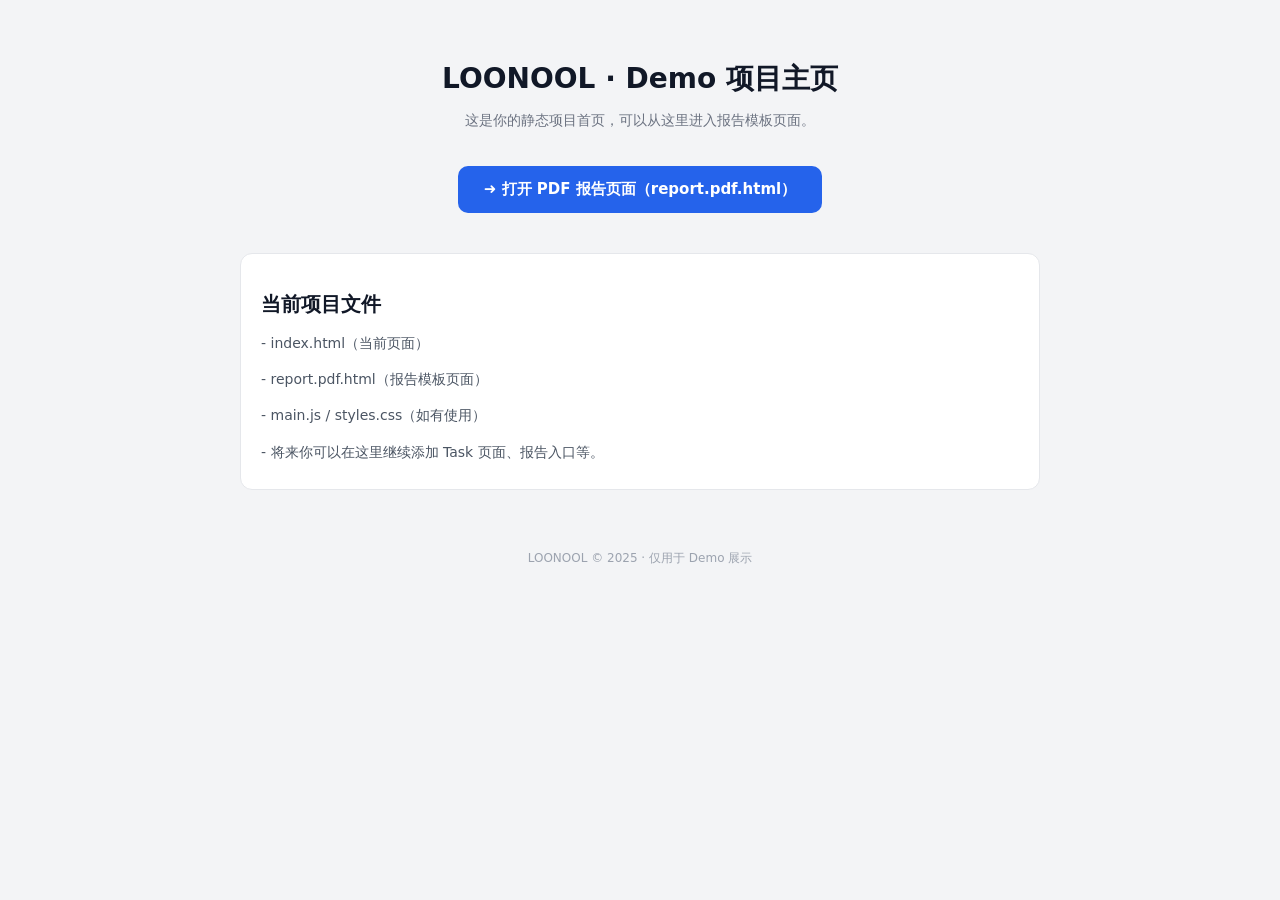
==== index.html @ 20ee8e7a "Update index.html" ====
<!DOCTYPE html>
<html lang="zh-CN">
<head>
  <meta charset="UTF-8" />
  <title>LOONOOL · Demo 主页</title>
  <meta name="viewport" content="width=device-width, initial-scale=1" />

  <style>
    body {
      margin: 0;
      padding: 0;
      font-family: -apple-system, BlinkMacSystemFont, "PingFang SC",
        "Microsoft YaHei", system-ui, sans-serif;
      background: #f3f4f6;
      color: #111827;
    }

    .container {
      max-width: 800px;
      margin: 60px auto;
      padding: 0 20px;
      text-align: center;
    }

    h1 {
      font-size: 28px;
      font-weight: 700;
      margin-bottom: 12px;
    }

    p.desc {
      font-size: 14px;
      color: #6b7280;
      margin-bottom: 36px;
    }

    .button {
      display: inline-block;
      padding: 14px 26px;
      background: #2563eb;
      color: #fff;
      border-radius: 10px;
      text-decoration: none;
      font-size: 15px;
      font-weight: 600;
      transition: all 0.2s ease;
    }

    .button:hover {
      background: #1d4ed8;
    }

    .card {
      margin-top: 40px;
      border: 1px solid #e5e7eb;
      padding: 20px;
      border-radius: 12px;
      background: white;
      text-align: left;
    }

    .card h2 {
      font-size: 20px;
      margin-bottom: 10px;
    }

    .card p {
      font-size: 14px;
      color: #4b5563;
      line-height: 1.6;
      margin-bottom: 6px;
    }

    footer {
      margin-top: 60px;
      font-size: 12px;
      color: #9ca3af;
    }
  </style>
</head>

<body>
  <div class="container">
    <h1>LOONOOL · Demo 项目主页</h1>
    <p class="desc">这是你的静态项目首页，可以从这里进入报告模板页面。</p>

    <!-- 跳转按钮 -->
    <a class="button" href="report.pdf.html" target="_blank">
      ➜ 打开 PDF 报告页面（report.pdf.html）
    </a>

    <!-- 可选：预览信息卡片 -->
    <div class="card">
      <h2>当前项目文件</h2>
      <p>- index.html（当前页面）</p>
      <p>- report.pdf.html（报告模板页面）</p>
      <p>- main.js / styles.css（如有使用）</p>
      <p>- 将来你可以在这里继续添加 Task 页面、报告入口等。</p>
    </div>

    <footer>
      LOONOOL © 2025 · 仅用于 Demo 展示
    </footer>
  </div>
</body>
</html>
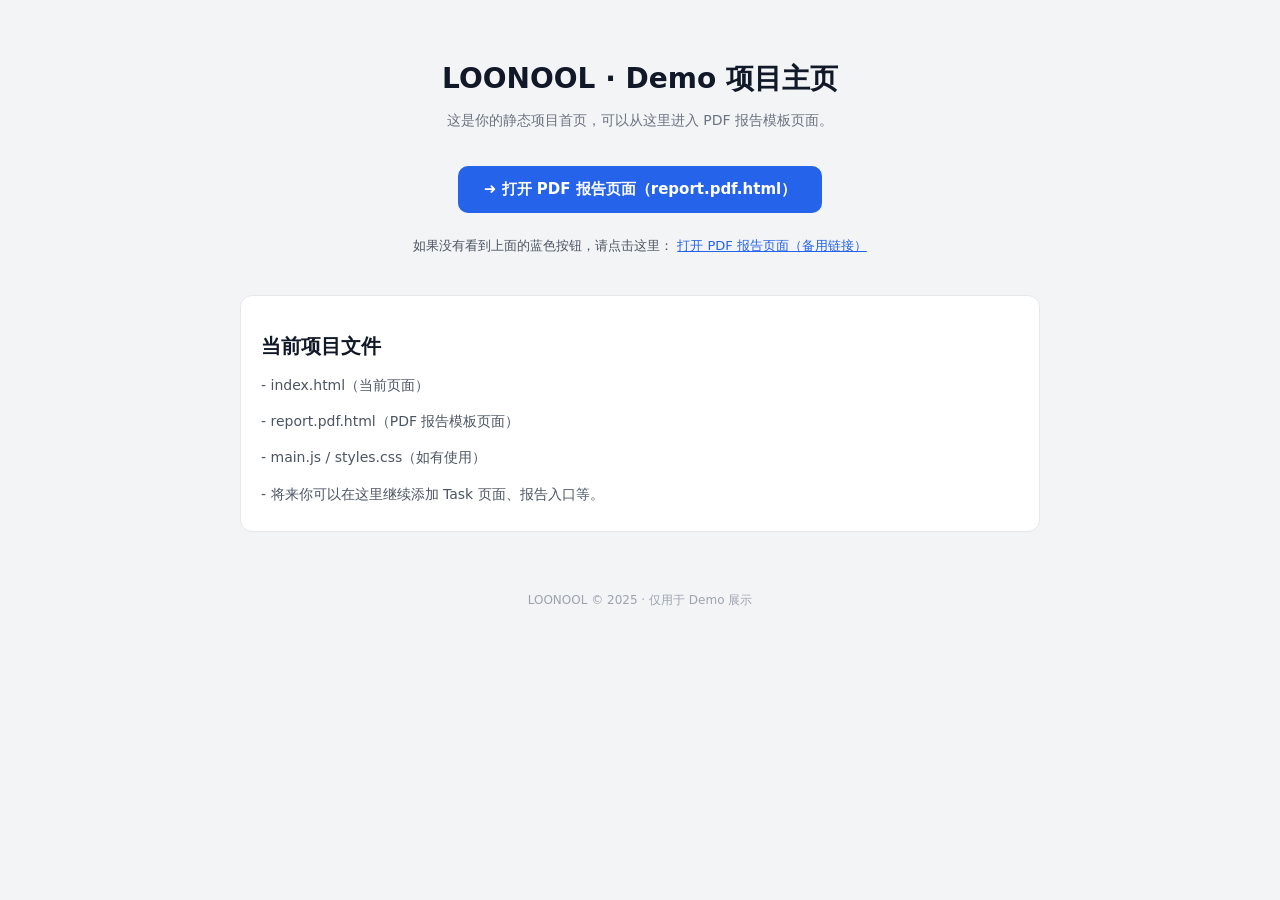
==== commit 62d68d80: "Update index.html" ====
--- a/index.html
+++ b/index.html
@@ -44,6 +44,7 @@
       font-size: 15px;
       font-weight: 600;
       transition: all 0.2s ease;
+      margin-bottom: 16px;
     }
 
     .button:hover {
@@ -82,18 +83,31 @@
 <body>
   <div class="container">
     <h1>LOONOOL · Demo 项目主页</h1>
-    <p class="desc">这是你的静态项目首页，可以从这里进入报告模板页面。</p>
+    <p class="desc">这是你的静态项目首页，可以从这里进入 PDF 报告模板页面。</p>
 
-    <!-- 跳转按钮 -->
-    <a class="button" href="report.pdf.html" target="_blank">
+    <!-- 蓝色大按钮（内联一样写一遍，防止被外部样式覆盖） -->
+    <a
+      href="report.pdf.html"
+      target="_blank"
+      class="button"
+      style="display:inline-block;background:#2563eb;color:#fff;border-radius:10px;
+             padding:14px 26px;text-decoration:none;font-size:15px;font-weight:600;"
+    >
       ➜ 打开 PDF 报告页面（report.pdf.html）
     </a>
 
-    <!-- 可选：预览信息卡片 -->
+    <!-- 备用纯文字链接：即使样式失效，也能看到 -->
+    <p style="margin-top:8px;font-size:13px;color:#4b5563;">
+      如果没有看到上面的蓝色按钮，请点击这里：
+      <a href="report.pdf.html" target="_blank" style="color:#2563eb;">
+        打开 PDF 报告页面（备用链接）
+      </a>
+    </p>
+
     <div class="card">
       <h2>当前项目文件</h2>
       <p>- index.html（当前页面）</p>
-      <p>- report.pdf.html（报告模板页面）</p>
+      <p>- report.pdf.html（PDF 报告模板页面）</p>
       <p>- main.js / styles.css（如有使用）</p>
       <p>- 将来你可以在这里继续添加 Task 页面、报告入口等。</p>
     </div>
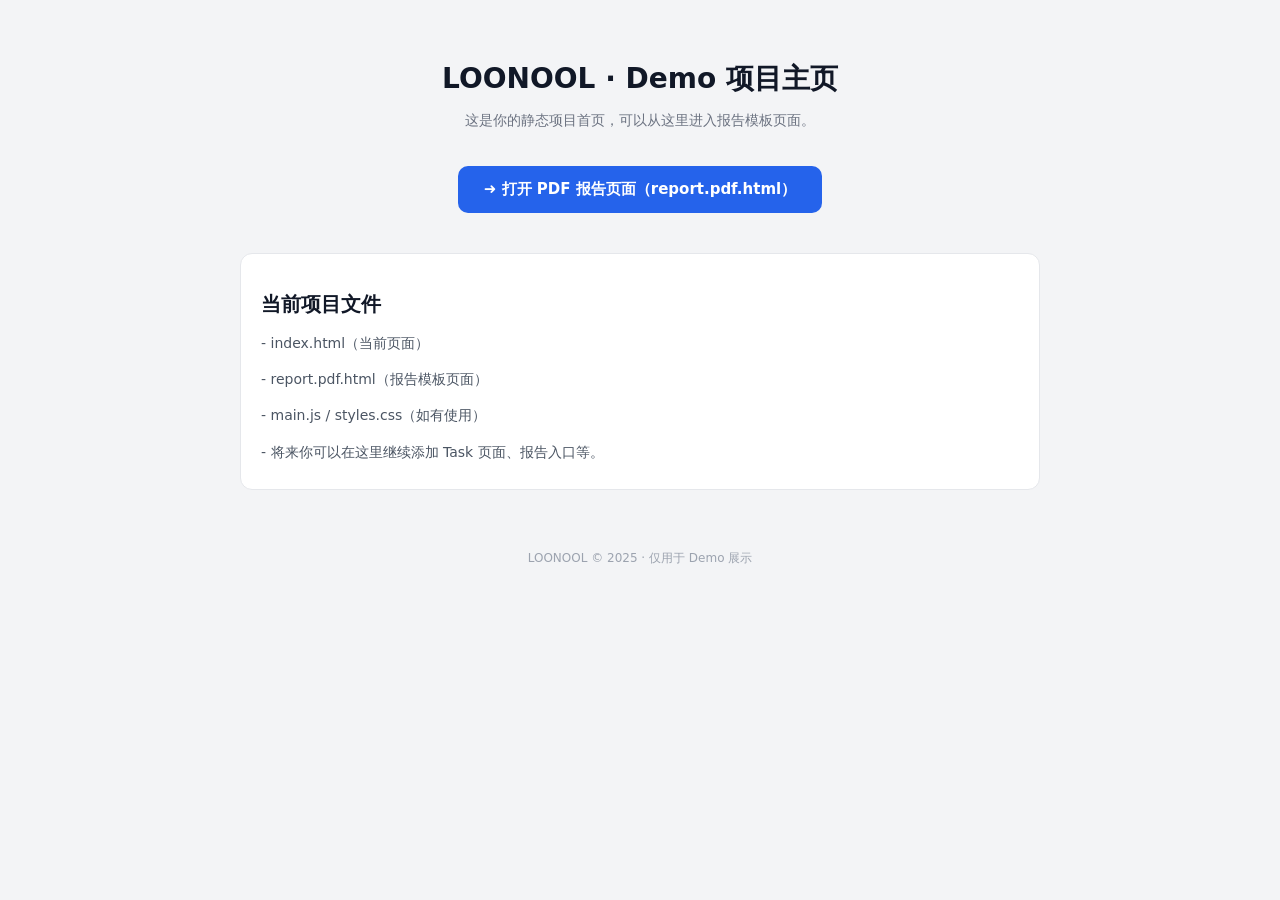
==== commit e115c92c: "Update index.html" ====
--- a/index.html
+++ b/index.html
@@ -44,7 +44,6 @@
       font-size: 15px;
       font-weight: 600;
       transition: all 0.2s ease;
-      margin-bottom: 16px;
     }
 
     .button:hover {
@@ -83,31 +82,18 @@
 <body>
   <div class="container">
     <h1>LOONOOL · Demo 项目主页</h1>
-    <p class="desc">这是你的静态项目首页，可以从这里进入 PDF 报告模板页面。</p>
+    <p class="desc">这是你的静态项目首页，可以从这里进入报告模板页面。</p>
 
-    <!-- 蓝色大按钮（内联一样写一遍，防止被外部样式覆盖） -->
-    <a
-      href="report.pdf.html"
-      target="_blank"
-      class="button"
-      style="display:inline-block;background:#2563eb;color:#fff;border-radius:10px;
-             padding:14px 26px;text-decoration:none;font-size:15px;font-weight:600;"
-    >
+    <!-- 跳转按钮 -->
+    <a class="button" href="report.pdf.html" target="_blank">
       ➜ 打开 PDF 报告页面（report.pdf.html）
     </a>
 
-    <!-- 备用纯文字链接：即使样式失效，也能看到 -->
-    <p style="margin-top:8px;font-size:13px;color:#4b5563;">
-      如果没有看到上面的蓝色按钮，请点击这里：
-      <a href="report.pdf.html" target="_blank" style="color:#2563eb;">
-        打开 PDF 报告页面（备用链接）
-      </a>
-    </p>
-
+    <!-- 可选：预览信息卡片 -->
     <div class="card">
       <h2>当前项目文件</h2>
       <p>- index.html（当前页面）</p>
-      <p>- report.pdf.html（PDF 报告模板页面）</p>
+      <p>- report.pdf.html（报告模板页面）</p>
       <p>- main.js / styles.css（如有使用）</p>
       <p>- 将来你可以在这里继续添加 Task 页面、报告入口等。</p>
     </div>
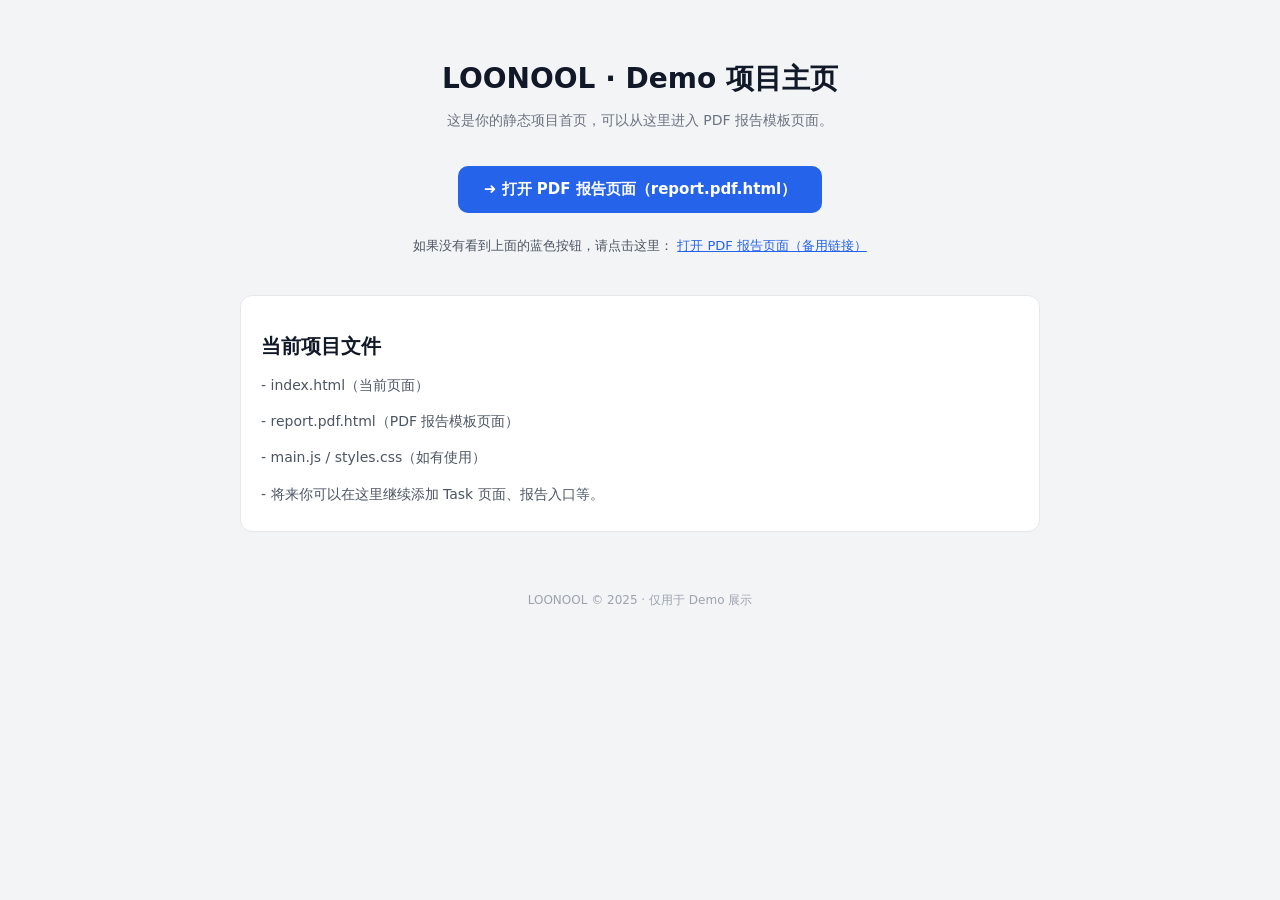
==== commit 392b89d4: "Update index.html" ====
--- a/index.html
+++ b/index.html
@@ -44,6 +44,7 @@
       font-size: 15px;
       font-weight: 600;
       transition: all 0.2s ease;
+      margin-bottom: 16px;
     }
 
     .button:hover {
@@ -82,18 +83,31 @@
 <body>
   <div class="container">
     <h1>LOONOOL · Demo 项目主页</h1>
-    <p class="desc">这是你的静态项目首页，可以从这里进入报告模板页面。</p>
+    <p class="desc">这是你的静态项目首页，可以从这里进入 PDF 报告模板页面。</p>
 
-    <!-- 跳转按钮 -->
-    <a class="button" href="report.pdf.html" target="_blank">
+    <!-- 蓝色大按钮（内联一样写一遍，防止被外部样式覆盖） -->
+    <a
+      href="report.pdf.html"
+      target="_blank"
+      class="button"
+      style="display:inline-block;background:#2563eb;color:#fff;border-radius:10px;
+             padding:14px 26px;text-decoration:none;font-size:15px;font-weight:600;"
+    >
       ➜ 打开 PDF 报告页面（report.pdf.html）
     </a>
 
-    <!-- 可选：预览信息卡片 -->
+    <!-- 备用纯文字链接：即使样式失效，也能看到 -->
+    <p style="margin-top:8px;font-size:13px;color:#4b5563;">
+      如果没有看到上面的蓝色按钮，请点击这里：
+      <a href="report.pdf.html" target="_blank" style="color:#2563eb;">
+        打开 PDF 报告页面（备用链接）
+      </a>
+    </p>
+
     <div class="card">
       <h2>当前项目文件</h2>
       <p>- index.html（当前页面）</p>
-      <p>- report.pdf.html（报告模板页面）</p>
+      <p>- report.pdf.html（PDF 报告模板页面）</p>
       <p>- main.js / styles.css（如有使用）</p>
       <p>- 将来你可以在这里继续添加 Task 页面、报告入口等。</p>
     </div>
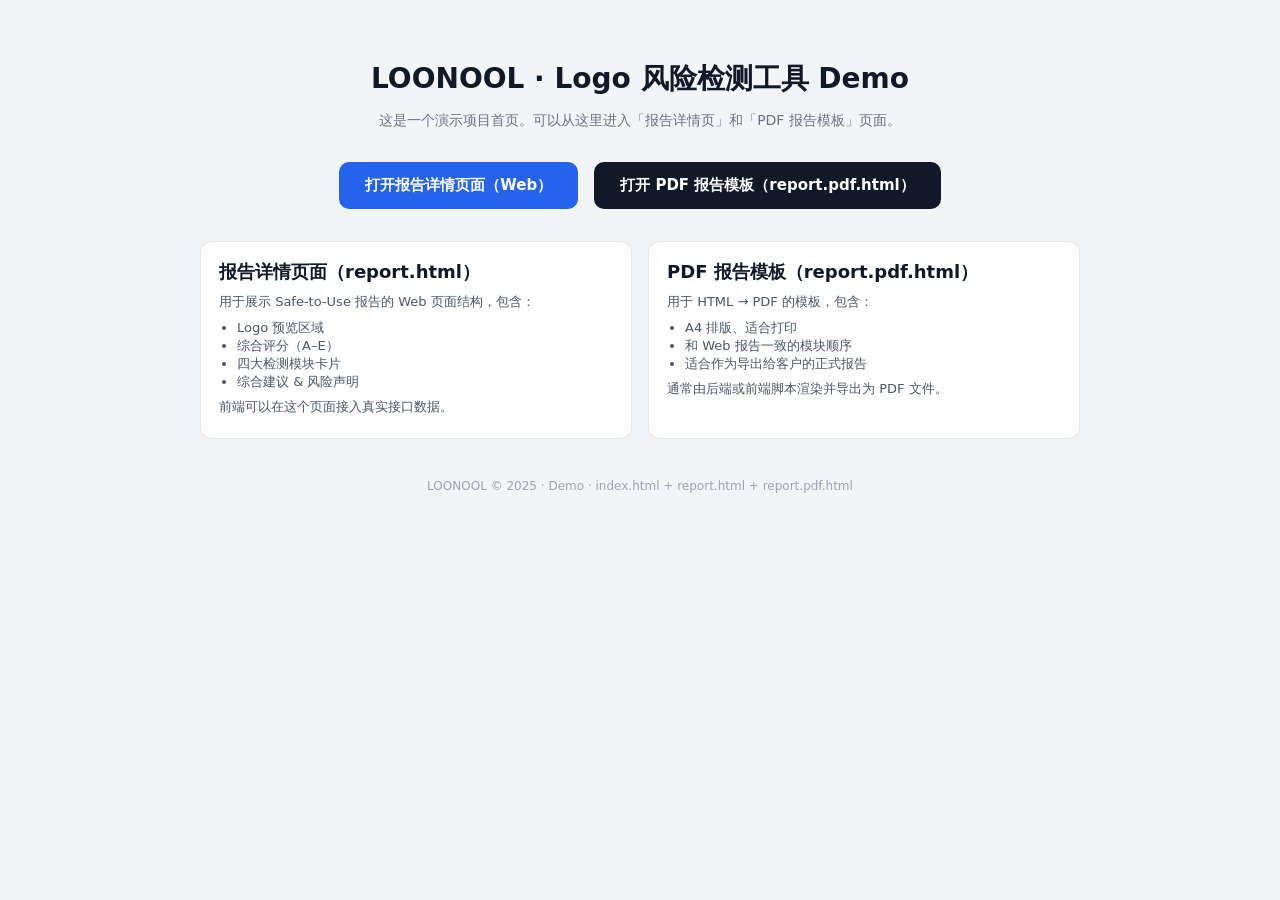
==== commit e0b3705d: "Update index.html" ====
--- a/index.html
+++ b/index.html
@@ -2,7 +2,7 @@
 <html lang="zh-CN">
 <head>
   <meta charset="UTF-8" />
-  <title>LOONOOL · Demo 主页</title>
+  <title>LOONOOL · Logo 风险检测工具 Demo</title>
   <meta name="viewport" content="width=device-width, initial-scale=1" />
 
   <style>
@@ -16,22 +16,31 @@
     }
 
     .container {
-      max-width: 800px;
+      max-width: 880px;
       margin: 60px auto;
       padding: 0 20px;
-      text-align: center;
     }
 
     h1 {
       font-size: 28px;
       font-weight: 700;
-      margin-bottom: 12px;
+      margin-bottom: 8px;
+      text-align: center;
     }
 
     p.desc {
       font-size: 14px;
       color: #6b7280;
-      margin-bottom: 36px;
+      margin-bottom: 32px;
+      text-align: center;
+    }
+
+    .button-row {
+      display: flex;
+      flex-wrap: wrap;
+      justify-content: center;
+      gap: 16px;
+      margin-bottom: 32px;
     }
 
     .button {
@@ -44,76 +53,112 @@
       font-size: 15px;
       font-weight: 600;
       transition: all 0.2s ease;
-      margin-bottom: 16px;
+    }
+
+    .button.secondary {
+      background: #111827;
     }
 
     .button:hover {
-      background: #1d4ed8;
+      opacity: 0.92;
+    }
+
+    .grid {
+      display: grid;
+      grid-template-columns: minmax(0, 1.1fr) minmax(0, 1.1fr);
+      gap: 16px;
     }
 
     .card {
-      margin-top: 40px;
       border: 1px solid #e5e7eb;
-      padding: 20px;
+      padding: 18px 18px 16px;
       border-radius: 12px;
       background: white;
-      text-align: left;
+      font-size: 14px;
     }
 
     .card h2 {
-      font-size: 20px;
-      margin-bottom: 10px;
+      font-size: 18px;
+      margin: 0 0 8px;
     }
 
     .card p {
-      font-size: 14px;
+      font-size: 13px;
       color: #4b5563;
       line-height: 1.6;
-      margin-bottom: 6px;
+      margin: 4px 0;
+    }
+
+    ul {
+      padding-left: 18px;
+      margin: 6px 0;
+      font-size: 13px;
+      color: #4b5563;
     }
 
     footer {
-      margin-top: 60px;
+      margin-top: 40px;
       font-size: 12px;
       color: #9ca3af;
+      text-align: center;
+    }
+
+    @media (max-width: 800px) {
+      .grid {
+        grid-template-columns: minmax(0, 1fr);
+      }
     }
   </style>
 </head>
 
 <body>
   <div class="container">
-    <h1>LOONOOL · Demo 项目主页</h1>
-    <p class="desc">这是你的静态项目首页，可以从这里进入 PDF 报告模板页面。</p>
-
-    <!-- 蓝色大按钮（内联一样写一遍，防止被外部样式覆盖） -->
-    <a
-      href="report.pdf.html"
-      target="_blank"
-      class="button"
-      style="display:inline-block;background:#2563eb;color:#fff;border-radius:10px;
-             padding:14px 26px;text-decoration:none;font-size:15px;font-weight:600;"
-    >
-      ➜ 打开 PDF 报告页面（report.pdf.html）
-    </a>
-
-    <!-- 备用纯文字链接：即使样式失效，也能看到 -->
-    <p style="margin-top:8px;font-size:13px;color:#4b5563;">
-      如果没有看到上面的蓝色按钮，请点击这里：
-      <a href="report.pdf.html" target="_blank" style="color:#2563eb;">
-        打开 PDF 报告页面（备用链接）
-      </a>
+    <h1>LOONOOL · Logo 风险检测工具 Demo</h1>
+    <p class="desc">
+      这是一个演示项目首页。可以从这里进入「报告详情页」和「PDF 报告模板」页面。
     </p>
 
-    <div class="card">
-      <h2>当前项目文件</h2>
-      <p>- index.html（当前页面）</p>
-      <p>- report.pdf.html（PDF 报告模板页面）</p>
-      <p>- main.js / styles.css（如有使用）</p>
-      <p>- 将来你可以在这里继续添加 Task 页面、报告入口等。</p>
+    <!-- 按钮区：报告详情 + PDF 模板 -->
+    <div class="button-row">
+      <!-- 报告详情页（report.html） -->
+      <a class="button" href="report.html">
+        打开报告详情页面（Web）
+      </a>
+
+      <!-- PDF 模板页（report.pdf.html） -->
+      <a class="button secondary" href="report.pdf.html" target="_blank">
+        打开 PDF 报告模板（report.pdf.html）
+      </a>
+    </div>
+
+    <!-- 两个说明卡片 -->
+    <div class="grid">
+      <div class="card">
+        <h2>报告详情页面（report.html）</h2>
+        <p>用于展示 Safe-to-Use 报告的 Web 页面结构，包含：</p>
+        <ul>
+          <li>Logo 预览区域</li>
+          <li>综合评分（A–E）</li>
+          <li>四大检测模块卡片</li>
+          <li>综合建议 & 风险声明</li>
+        </ul>
+        <p>前端可以在这个页面接入真实接口数据。</p>
+      </div>
+
+      <div class="card">
+        <h2>PDF 报告模板（report.pdf.html）</h2>
+        <p>用于 HTML → PDF 的模板，包含：</p>
+        <ul>
+          <li>A4 排版、适合打印</li>
+          <li>和 Web 报告一致的模块顺序</li>
+          <li>适合作为导出给客户的正式报告</li>
+        </ul>
+        <p>通常由后端或前端脚本渲染并导出为 PDF 文件。</p>
+      </div>
     </div>
 
     <footer>
-      LOONOOL © 2025 · 仅用于 Demo 展示
+      LOONOOL © 2025 · Demo · index.html + report.html + report.pdf.html
     </footer>
   </div>
 </body>
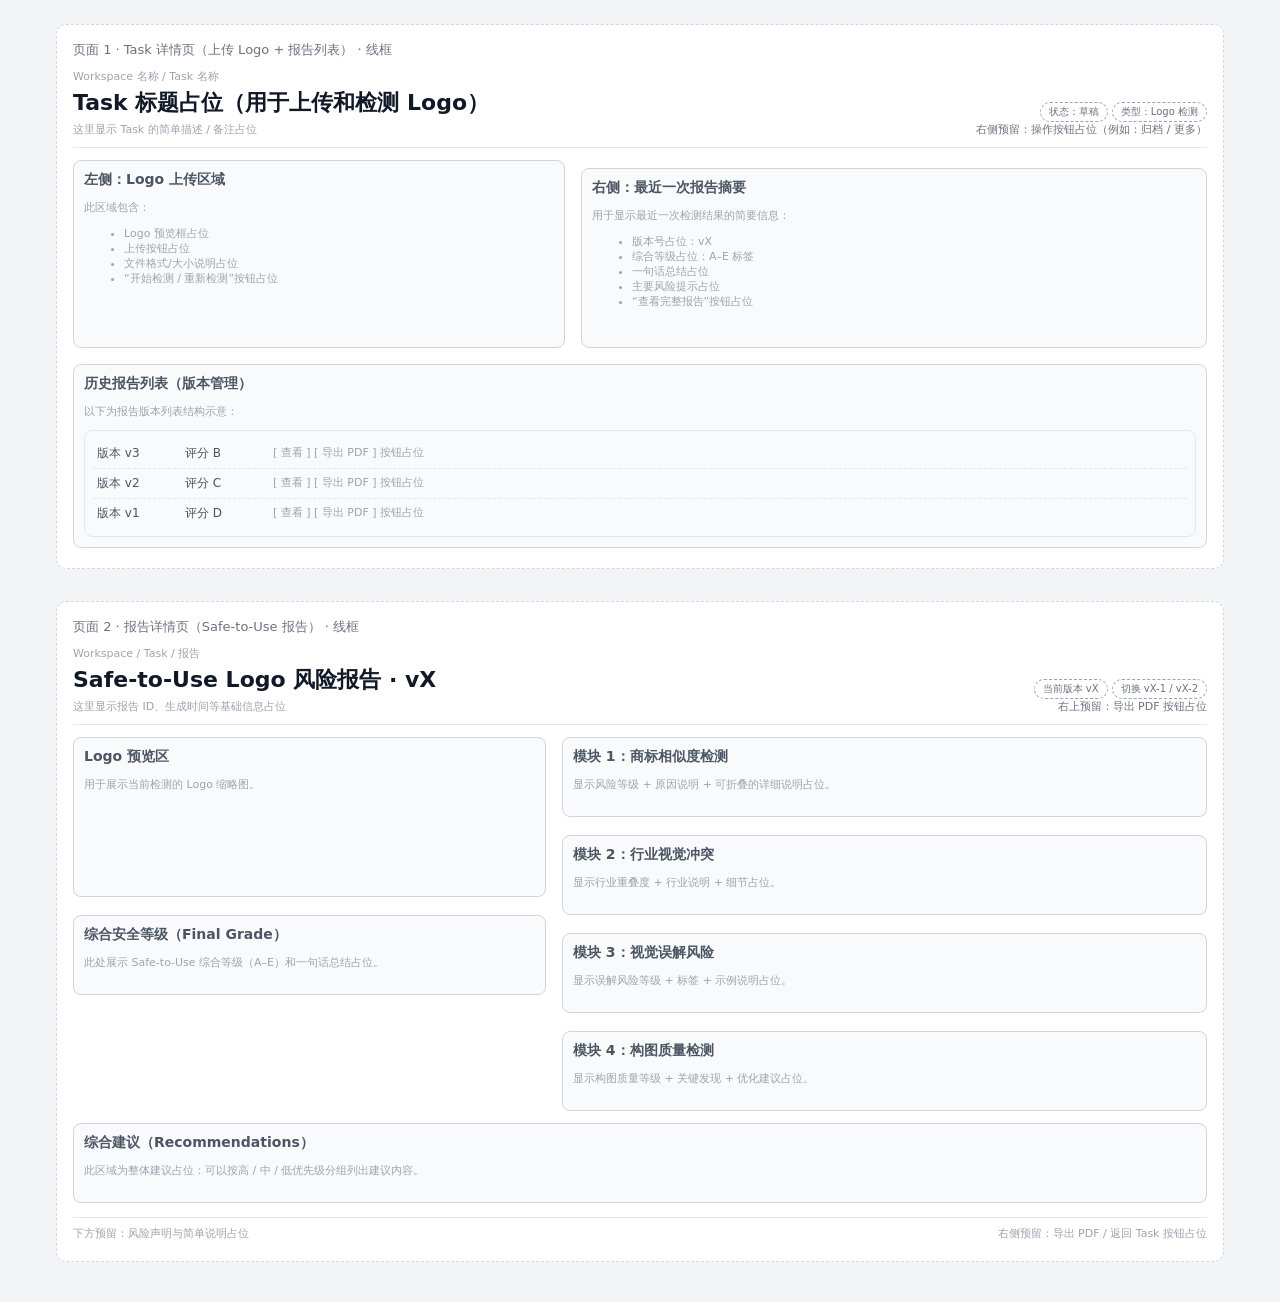
==== commit 23ea8bc1: "Update index.html" ====
--- a/index.html
+++ b/index.html
@@ -2,164 +2,315 @@
 <html lang="zh-CN">
 <head>
   <meta charset="UTF-8" />
-  <title>LOONOOL · Logo 风险检测工具 Demo</title>
+  <title>Logo 风险检测工具 · UI 线框图</title>
   <meta name="viewport" content="width=device-width, initial-scale=1" />
-
   <style>
+    /* 基础 */
+    * { box-sizing: border-box; }
     body {
       margin: 0;
-      padding: 0;
       font-family: -apple-system, BlinkMacSystemFont, "PingFang SC",
         "Microsoft YaHei", system-ui, sans-serif;
       background: #f3f4f6;
       color: #111827;
     }
-
-    .container {
-      max-width: 880px;
-      margin: 60px auto;
-      padding: 0 20px;
-    }
-
-    h1 {
-      font-size: 28px;
-      font-weight: 700;
-      margin-bottom: 8px;
-      text-align: center;
-    }
-
-    p.desc {
-      font-size: 14px;
+    .page {
+      max-width: 1200px;
+      margin: 24px auto 40px;
+      padding: 0 16px;
+    }
+    h1, h2, h3 {
+      margin: 0;
+      font-weight: 600;
+    }
+    h1 { font-size: 22px; }
+    h2 { font-size: 18px; margin-bottom: 6px; }
+    h3 { font-size: 14px; margin-bottom: 4px; }
+
+    /* 线框容器 */
+    .wireframe-section {
+      margin-bottom: 32px;
+      border: 1px dashed #cbd5f5;
+      border-radius: 10px;
+      background: #ffffff;
+      padding: 16px 16px 20px;
+    }
+    .wireframe-label {
+      font-size: 13px;
       color: #6b7280;
-      margin-bottom: 32px;
-      text-align: center;
-    }
-
-    .button-row {
+      margin-bottom: 10px;
+    }
+
+    .box {
+      border: 1px solid #d1d5db;
+      border-radius: 8px;
+      padding: 10px;
+      background: #f9fafb;
+      font-size: 12px;
+      color: #4b5563;
+    }
+    .box + .box { margin-top: 8px; }
+
+    .muted {
+      color: #9ca3af;
+      font-size: 11px;
+    }
+
+    /* Task 页面布局 */
+    .task-header {
+      border-bottom: 1px solid #e5e7eb;
+      padding-bottom: 10px;
+      margin-bottom: 12px;
       display: flex;
-      flex-wrap: wrap;
-      justify-content: center;
+      justify-content: space-between;
+      align-items: flex-end;
+      gap: 12px;
+    }
+    .task-header-left {
+      display: flex;
+      flex-direction: column;
+      gap: 4px;
+    }
+    .breadcrumb {
+      font-size: 11px;
+      color: #9ca3af;
+    }
+    .task-header-right {
+      font-size: 11px;
+      color: #6b7280;
+      text-align: right;
+    }
+    .pill {
+      display: inline-block;
+      border-radius: 999px;
+      border: 1px dashed #9ca3af;
+      padding: 2px 8px;
+      font-size: 10px;
+      margin-left: 4px;
+    }
+
+    .task-main-grid {
+      display: grid;
+      grid-template-columns: minmax(0, 1.1fr) minmax(0, 1.4fr);
       gap: 16px;
-      margin-bottom: 32px;
-    }
-
-    .button {
-      display: inline-block;
-      padding: 14px 26px;
-      background: #2563eb;
-      color: #fff;
-      border-radius: 10px;
-      text-decoration: none;
-      font-size: 15px;
-      font-weight: 600;
-      transition: all 0.2s ease;
-    }
-
-    .button.secondary {
-      background: #111827;
-    }
-
-    .button:hover {
-      opacity: 0.92;
-    }
-
-    .grid {
+      margin-bottom: 16px;
+    }
+
+    .logo-upload-area {
+      min-height: 180px;
+    }
+    .recent-report-area {
+      min-height: 180px;
+    }
+
+    .history-table {
+      margin-top: 8px;
+      border-radius: 8px;
+      border: 1px solid #e5e7eb;
+      padding: 8px;
+      background: #f9fafb;
+      font-size: 12px;
+    }
+    .history-row {
       display: grid;
-      grid-template-columns: minmax(0, 1.1fr) minmax(0, 1.1fr);
+      grid-template-columns: 80px 80px 1fr;
+      gap: 8px;
+      padding: 6px 4px;
+      border-bottom: 1px dashed #e5e7eb;
+    }
+    .history-row:last-child {
+      border-bottom: none;
+    }
+
+    /* 报告详情页布局 */
+    .report-grid {
+      display: grid;
+      grid-template-columns: minmax(0, 1.1fr) minmax(0, 1.5fr);
       gap: 16px;
-    }
-
-    .card {
-      border: 1px solid #e5e7eb;
-      padding: 18px 18px 16px;
-      border-radius: 12px;
-      background: white;
-      font-size: 14px;
-    }
-
-    .card h2 {
-      font-size: 18px;
-      margin: 0 0 8px;
-    }
-
-    .card p {
-      font-size: 13px;
-      color: #4b5563;
-      line-height: 1.6;
-      margin: 4px 0;
-    }
-
-    ul {
-      padding-left: 18px;
-      margin: 6px 0;
-      font-size: 13px;
-      color: #4b5563;
-    }
-
-    footer {
-      margin-top: 40px;
-      font-size: 12px;
+      margin-top: 12px;
+    }
+    .report-left, .report-right {
+      display: flex;
+      flex-direction: column;
+      gap: 10px;
+    }
+
+    .logo-preview-box {
+      height: 160px;
+    }
+
+    .grade-box {
+      min-height: 80px;
+    }
+
+    .module-card {
+      min-height: 80px;
+    }
+
+    .recommendation-box {
+      min-height: 80px;
+    }
+
+    .footer-bar {
+      margin-top: 14px;
+      border-top: 1px solid #e5e7eb;
+      padding-top: 8px;
+      font-size: 11px;
+      display: flex;
+      justify-content: space-between;
       color: #9ca3af;
-      text-align: center;
-    }
-
-    @media (max-width: 800px) {
-      .grid {
+    }
+
+    /* 响应式 */
+    @media (max-width: 900px) {
+      .task-main-grid,
+      .report-grid {
         grid-template-columns: minmax(0, 1fr);
       }
     }
   </style>
 </head>
-
 <body>
-  <div class="container">
-    <h1>LOONOOL · Logo 风险检测工具 Demo</h1>
-    <p class="desc">
-      这是一个演示项目首页。可以从这里进入「报告详情页」和「PDF 报告模板」页面。
-    </p>
-
-    <!-- 按钮区：报告详情 + PDF 模板 -->
-    <div class="button-row">
-      <!-- 报告详情页（report.html） -->
-      <a class="button" href="report.html">
-        打开报告详情页面（Web）
-      </a>
-
-      <!-- PDF 模板页（report.pdf.html） -->
-      <a class="button secondary" href="report.pdf.html" target="_blank">
-        打开 PDF 报告模板（report.pdf.html）
-      </a>
-    </div>
-
-    <!-- 两个说明卡片 -->
-    <div class="grid">
-      <div class="card">
-        <h2>报告详情页面（report.html）</h2>
-        <p>用于展示 Safe-to-Use 报告的 Web 页面结构，包含：</p>
-        <ul>
-          <li>Logo 预览区域</li>
-          <li>综合评分（A–E）</li>
-          <li>四大检测模块卡片</li>
-          <li>综合建议 & 风险声明</li>
-        </ul>
-        <p>前端可以在这个页面接入真实接口数据。</p>
-      </div>
-
-      <div class="card">
-        <h2>PDF 报告模板（report.pdf.html）</h2>
-        <p>用于 HTML → PDF 的模板，包含：</p>
-        <ul>
-          <li>A4 排版、适合打印</li>
-          <li>和 Web 报告一致的模块顺序</li>
-          <li>适合作为导出给客户的正式报告</li>
-        </ul>
-        <p>通常由后端或前端脚本渲染并导出为 PDF 文件。</p>
-      </div>
-    </div>
-
-    <footer>
-      LOONOOL © 2025 · Demo · index.html + report.html + report.pdf.html
-    </footer>
+  <div class="page">
+
+    <!-- Task 页面线框 -->
+    <section class="wireframe-section">
+      <div class="wireframe-label">页面 1 · Task 详情页（上传 Logo + 报告列表） · 线框</div>
+
+      <!-- Header -->
+      <div class="task-header">
+        <div class="task-header-left">
+          <div class="breadcrumb">Workspace 名称 / Task 名称</div>
+          <h1>Task 标题占位（用于上传和检测 Logo）</h1>
+          <span class="muted">这里显示 Task 的简单描述 / 备注占位</span>
+        </div>
+        <div class="task-header-right">
+          <div><span class="pill">状态：草稿</span><span class="pill">类型：Logo 检测</span></div>
+          <div>右侧预留：操作按钮占位（例如：归档 / 更多）</div>
+        </div>
+      </div>
+
+      <!-- 主区域：左上传 / 右最近报告 -->
+      <div class="task-main-grid">
+        <!-- 左侧：Logo 上传区域 -->
+        <div class="box logo-upload-area">
+          <h3>左侧：Logo 上传区域</h3>
+          <p class="muted">此区域包含：</p>
+          <ul class="muted">
+            <li>Logo 预览框占位</li>
+            <li>上传按钮占位</li>
+            <li>文件格式/大小说明占位</li>
+            <li>“开始检测 / 重新检测”按钮占位</li>
+          </ul>
+        </div>
+
+        <!-- 右侧：最新报告摘要 -->
+        <div class="box recent-report-area">
+          <h3>右侧：最近一次报告摘要</h3>
+          <p class="muted">用于显示最近一次检测结果的简要信息：</p>
+          <ul class="muted">
+            <li>版本号占位：vX</li>
+            <li>综合等级占位：A–E 标签</li>
+            <li>一句话总结占位</li>
+            <li>主要风险提示占位</li>
+            <li>“查看完整报告”按钮占位</li>
+          </ul>
+        </div>
+      </div>
+
+      <!-- 历史报告列表 -->
+      <div class="box">
+        <h3>历史报告列表（版本管理）</h3>
+        <p class="muted">以下为报告版本列表结构示意：</p>
+        <div class="history-table">
+          <div class="history-row">
+            <div>版本 v3</div>
+            <div>评分 B</div>
+            <div class="muted">[ 查看 ] [ 导出 PDF ] 按钮占位</div>
+          </div>
+          <div class="history-row">
+            <div>版本 v2</div>
+            <div>评分 C</div>
+            <div class="muted">[ 查看 ] [ 导出 PDF ] 按钮占位</div>
+          </div>
+          <div class="history-row">
+            <div>版本 v1</div>
+            <div>评分 D</div>
+            <div class="muted">[ 查看 ] [ 导出 PDF ] 按钮占位</div>
+          </div>
+        </div>
+      </div>
+    </section>
+
+    <!-- 报告详情页线框 -->
+    <section class="wireframe-section">
+      <div class="wireframe-label">页面 2 · 报告详情页（Safe-to-Use 报告） · 线框</div>
+
+      <!-- Header -->
+      <div class="task-header">
+        <div class="task-header-left">
+          <div class="breadcrumb">Workspace / Task / 报告</div>
+          <h1>Safe-to-Use Logo 风险报告 · vX</h1>
+          <span class="muted">这里显示报告 ID、生成时间等基础信息占位</span>
+        </div>
+        <div class="task-header-right">
+          <div><span class="pill">当前版本 vX</span><span class="pill">切换 vX-1 / vX-2</span></div>
+          <div>右上预留：导出 PDF 按钮占位</div>
+        </div>
+      </div>
+
+      <!-- 左：Logo + 综合等级   右：模块卡片 -->
+      <div class="report-grid">
+        <!-- 左列 -->
+        <div class="report-left">
+          <div class="box logo-preview-box">
+            <h3>Logo 预览区</h3>
+            <p class="muted">用于展示当前检测的 Logo 缩略图。</p>
+          </div>
+          <div class="box grade-box">
+            <h3>综合安全等级（Final Grade）</h3>
+            <p class="muted">
+              此处展示 Safe-to-Use 综合等级（A–E）和一句话总结占位。
+            </p>
+          </div>
+        </div>
+
+        <!-- 右列：四大模块 -->
+        <div class="report-right">
+          <div class="box module-card">
+            <h3>模块 1：商标相似度检测</h3>
+            <p class="muted">显示风险等级 + 原因说明 + 可折叠的详细说明占位。</p>
+          </div>
+          <div class="box module-card">
+            <h3>模块 2：行业视觉冲突</h3>
+            <p class="muted">显示行业重叠度 + 行业说明 + 细节占位。</p>
+          </div>
+          <div class="box module-card">
+            <h3>模块 3：视觉误解风险</h3>
+            <p class="muted">显示误解风险等级 + 标签 + 示例说明占位。</p>
+          </div>
+          <div class="box module-card">
+            <h3>模块 4：构图质量检测</h3>
+            <p class="muted">显示构图质量等级 + 关键发现 + 优化建议占位。</p>
+          </div>
+        </div>
+      </div>
+
+      <!-- 综合建议 -->
+      <div class="box recommendation-box" style="margin-top: 12px;">
+        <h3>综合建议（Recommendations）</h3>
+        <p class="muted">
+          此区域为整体建议占位：可以按高 / 中 / 低优先级分组列出建议内容。
+        </p>
+      </div>
+
+      <!-- Footer 操作栏 -->
+      <div class="footer-bar">
+        <span>下方预留：风险声明与简单说明占位</span>
+        <span>右侧预留：导出 PDF / 返回 Task 按钮占位</span>
+      </div>
+    </section>
+
   </div>
 </body>
 </html>
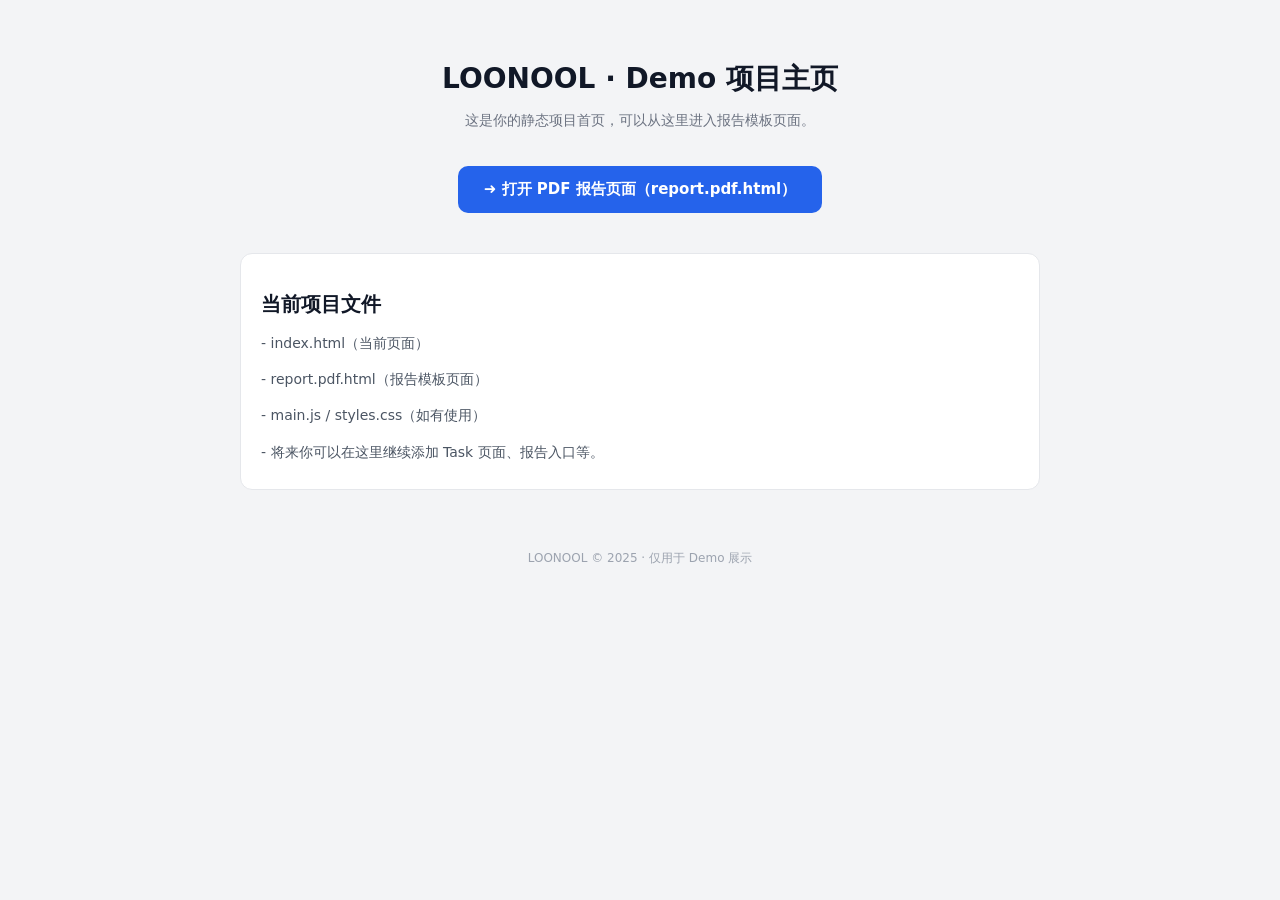
==== commit 37e280df: "Update index.html" ====
--- a/index.html
+++ b/index.html
@@ -2,315 +2,105 @@
 <html lang="zh-CN">
 <head>
   <meta charset="UTF-8" />
-  <title>Logo 风险检测工具 · UI 线框图</title>
+  <title>LOONOOL · Demo 主页</title>
   <meta name="viewport" content="width=device-width, initial-scale=1" />
+
   <style>
-    /* 基础 */
-    * { box-sizing: border-box; }
     body {
       margin: 0;
+      padding: 0;
       font-family: -apple-system, BlinkMacSystemFont, "PingFang SC",
         "Microsoft YaHei", system-ui, sans-serif;
       background: #f3f4f6;
       color: #111827;
     }
-    .page {
-      max-width: 1200px;
-      margin: 24px auto 40px;
-      padding: 0 16px;
+
+    .container {
+      max-width: 800px;
+      margin: 60px auto;
+      padding: 0 20px;
+      text-align: center;
     }
-    h1, h2, h3 {
-      margin: 0;
+
+    h1 {
+      font-size: 28px;
+      font-weight: 700;
+      margin-bottom: 12px;
+    }
+
+    p.desc {
+      font-size: 14px;
+      color: #6b7280;
+      margin-bottom: 36px;
+    }
+
+    .button {
+      display: inline-block;
+      padding: 14px 26px;
+      background: #2563eb;
+      color: #fff;
+      border-radius: 10px;
+      text-decoration: none;
+      font-size: 15px;
       font-weight: 600;
+      transition: all 0.2s ease;
     }
-    h1 { font-size: 22px; }
-    h2 { font-size: 18px; margin-bottom: 6px; }
-    h3 { font-size: 14px; margin-bottom: 4px; }
 
-    /* 线框容器 */
-    .wireframe-section {
-      margin-bottom: 32px;
-      border: 1px dashed #cbd5f5;
-      border-radius: 10px;
-      background: #ffffff;
-      padding: 16px 16px 20px;
+    .button:hover {
+      background: #1d4ed8;
     }
-    .wireframe-label {
-      font-size: 13px;
-      color: #6b7280;
+
+    .card {
+      margin-top: 40px;
+      border: 1px solid #e5e7eb;
+      padding: 20px;
+      border-radius: 12px;
+      background: white;
+      text-align: left;
+    }
+
+    .card h2 {
+      font-size: 20px;
       margin-bottom: 10px;
     }
 
-    .box {
-      border: 1px solid #d1d5db;
-      border-radius: 8px;
-      padding: 10px;
-      background: #f9fafb;
-      font-size: 12px;
+    .card p {
+      font-size: 14px;
       color: #4b5563;
-    }
-    .box + .box { margin-top: 8px; }
-
-    .muted {
-      color: #9ca3af;
-      font-size: 11px;
+      line-height: 1.6;
+      margin-bottom: 6px;
     }
 
-    /* Task 页面布局 */
-    .task-header {
-      border-bottom: 1px solid #e5e7eb;
-      padding-bottom: 10px;
-      margin-bottom: 12px;
-      display: flex;
-      justify-content: space-between;
-      align-items: flex-end;
-      gap: 12px;
-    }
-    .task-header-left {
-      display: flex;
-      flex-direction: column;
-      gap: 4px;
-    }
-    .breadcrumb {
-      font-size: 11px;
+    footer {
+      margin-top: 60px;
+      font-size: 12px;
       color: #9ca3af;
-    }
-    .task-header-right {
-      font-size: 11px;
-      color: #6b7280;
-      text-align: right;
-    }
-    .pill {
-      display: inline-block;
-      border-radius: 999px;
-      border: 1px dashed #9ca3af;
-      padding: 2px 8px;
-      font-size: 10px;
-      margin-left: 4px;
-    }
-
-    .task-main-grid {
-      display: grid;
-      grid-template-columns: minmax(0, 1.1fr) minmax(0, 1.4fr);
-      gap: 16px;
-      margin-bottom: 16px;
-    }
-
-    .logo-upload-area {
-      min-height: 180px;
-    }
-    .recent-report-area {
-      min-height: 180px;
-    }
-
-    .history-table {
-      margin-top: 8px;
-      border-radius: 8px;
-      border: 1px solid #e5e7eb;
-      padding: 8px;
-      background: #f9fafb;
-      font-size: 12px;
-    }
-    .history-row {
-      display: grid;
-      grid-template-columns: 80px 80px 1fr;
-      gap: 8px;
-      padding: 6px 4px;
-      border-bottom: 1px dashed #e5e7eb;
-    }
-    .history-row:last-child {
-      border-bottom: none;
-    }
-
-    /* 报告详情页布局 */
-    .report-grid {
-      display: grid;
-      grid-template-columns: minmax(0, 1.1fr) minmax(0, 1.5fr);
-      gap: 16px;
-      margin-top: 12px;
-    }
-    .report-left, .report-right {
-      display: flex;
-      flex-direction: column;
-      gap: 10px;
-    }
-
-    .logo-preview-box {
-      height: 160px;
-    }
-
-    .grade-box {
-      min-height: 80px;
-    }
-
-    .module-card {
-      min-height: 80px;
-    }
-
-    .recommendation-box {
-      min-height: 80px;
-    }
-
-    .footer-bar {
-      margin-top: 14px;
-      border-top: 1px solid #e5e7eb;
-      padding-top: 8px;
-      font-size: 11px;
-      display: flex;
-      justify-content: space-between;
-      color: #9ca3af;
-    }
-
-    /* 响应式 */
-    @media (max-width: 900px) {
-      .task-main-grid,
-      .report-grid {
-        grid-template-columns: minmax(0, 1fr);
-      }
     }
   </style>
 </head>
+
 <body>
-  <div class="page">
+  <div class="container">
+    <h1>LOONOOL · Demo 项目主页</h1>
+    <p class="desc">这是你的静态项目首页，可以从这里进入报告模板页面。</p>
 
-    <!-- Task 页面线框 -->
-    <section class="wireframe-section">
-      <div class="wireframe-label">页面 1 · Task 详情页（上传 Logo + 报告列表） · 线框</div>
+    <!-- 跳转按钮 -->
+    <a class="button" href="report.pdf.html" target="_blank">
+      ➜ 打开 PDF 报告页面（report.pdf.html）
+    </a>
 
-      <!-- Header -->
-      <div class="task-header">
-        <div class="task-header-left">
-          <div class="breadcrumb">Workspace 名称 / Task 名称</div>
-          <h1>Task 标题占位（用于上传和检测 Logo）</h1>
-          <span class="muted">这里显示 Task 的简单描述 / 备注占位</span>
-        </div>
-        <div class="task-header-right">
-          <div><span class="pill">状态：草稿</span><span class="pill">类型：Logo 检测</span></div>
-          <div>右侧预留：操作按钮占位（例如：归档 / 更多）</div>
-        </div>
-      </div>
+    <!-- 可选：预览信息卡片 -->
+    <div class="card">
+      <h2>当前项目文件</h2>
+      <p>- index.html（当前页面）</p>
+      <p>- report.pdf.html（报告模板页面）</p>
+      <p>- main.js / styles.css（如有使用）</p>
+      <p>- 将来你可以在这里继续添加 Task 页面、报告入口等。</p>
+    </div>
 
-      <!-- 主区域：左上传 / 右最近报告 -->
-      <div class="task-main-grid">
-        <!-- 左侧：Logo 上传区域 -->
-        <div class="box logo-upload-area">
-          <h3>左侧：Logo 上传区域</h3>
-          <p class="muted">此区域包含：</p>
-          <ul class="muted">
-            <li>Logo 预览框占位</li>
-            <li>上传按钮占位</li>
-            <li>文件格式/大小说明占位</li>
-            <li>“开始检测 / 重新检测”按钮占位</li>
-          </ul>
-        </div>
-
-        <!-- 右侧：最新报告摘要 -->
-        <div class="box recent-report-area">
-          <h3>右侧：最近一次报告摘要</h3>
-          <p class="muted">用于显示最近一次检测结果的简要信息：</p>
-          <ul class="muted">
-            <li>版本号占位：vX</li>
-            <li>综合等级占位：A–E 标签</li>
-            <li>一句话总结占位</li>
-            <li>主要风险提示占位</li>
-            <li>“查看完整报告”按钮占位</li>
-          </ul>
-        </div>
-      </div>
-
-      <!-- 历史报告列表 -->
-      <div class="box">
-        <h3>历史报告列表（版本管理）</h3>
-        <p class="muted">以下为报告版本列表结构示意：</p>
-        <div class="history-table">
-          <div class="history-row">
-            <div>版本 v3</div>
-            <div>评分 B</div>
-            <div class="muted">[ 查看 ] [ 导出 PDF ] 按钮占位</div>
-          </div>
-          <div class="history-row">
-            <div>版本 v2</div>
-            <div>评分 C</div>
-            <div class="muted">[ 查看 ] [ 导出 PDF ] 按钮占位</div>
-          </div>
-          <div class="history-row">
-            <div>版本 v1</div>
-            <div>评分 D</div>
-            <div class="muted">[ 查看 ] [ 导出 PDF ] 按钮占位</div>
-          </div>
-        </div>
-      </div>
-    </section>
-
-    <!-- 报告详情页线框 -->
-    <section class="wireframe-section">
-      <div class="wireframe-label">页面 2 · 报告详情页（Safe-to-Use 报告） · 线框</div>
-
-      <!-- Header -->
-      <div class="task-header">
-        <div class="task-header-left">
-          <div class="breadcrumb">Workspace / Task / 报告</div>
-          <h1>Safe-to-Use Logo 风险报告 · vX</h1>
-          <span class="muted">这里显示报告 ID、生成时间等基础信息占位</span>
-        </div>
-        <div class="task-header-right">
-          <div><span class="pill">当前版本 vX</span><span class="pill">切换 vX-1 / vX-2</span></div>
-          <div>右上预留：导出 PDF 按钮占位</div>
-        </div>
-      </div>
-
-      <!-- 左：Logo + 综合等级   右：模块卡片 -->
-      <div class="report-grid">
-        <!-- 左列 -->
-        <div class="report-left">
-          <div class="box logo-preview-box">
-            <h3>Logo 预览区</h3>
-            <p class="muted">用于展示当前检测的 Logo 缩略图。</p>
-          </div>
-          <div class="box grade-box">
-            <h3>综合安全等级（Final Grade）</h3>
-            <p class="muted">
-              此处展示 Safe-to-Use 综合等级（A–E）和一句话总结占位。
-            </p>
-          </div>
-        </div>
-
-        <!-- 右列：四大模块 -->
-        <div class="report-right">
-          <div class="box module-card">
-            <h3>模块 1：商标相似度检测</h3>
-            <p class="muted">显示风险等级 + 原因说明 + 可折叠的详细说明占位。</p>
-          </div>
-          <div class="box module-card">
-            <h3>模块 2：行业视觉冲突</h3>
-            <p class="muted">显示行业重叠度 + 行业说明 + 细节占位。</p>
-          </div>
-          <div class="box module-card">
-            <h3>模块 3：视觉误解风险</h3>
-            <p class="muted">显示误解风险等级 + 标签 + 示例说明占位。</p>
-          </div>
-          <div class="box module-card">
-            <h3>模块 4：构图质量检测</h3>
-            <p class="muted">显示构图质量等级 + 关键发现 + 优化建议占位。</p>
-          </div>
-        </div>
-      </div>
-
-      <!-- 综合建议 -->
-      <div class="box recommendation-box" style="margin-top: 12px;">
-        <h3>综合建议（Recommendations）</h3>
-        <p class="muted">
-          此区域为整体建议占位：可以按高 / 中 / 低优先级分组列出建议内容。
-        </p>
-      </div>
-
-      <!-- Footer 操作栏 -->
-      <div class="footer-bar">
-        <span>下方预留：风险声明与简单说明占位</span>
-        <span>右侧预留：导出 PDF / 返回 Task 按钮占位</span>
-      </div>
-    </section>
-
+    <footer>
+      LOONOOL © 2025 · 仅用于 Demo 展示
+    </footer>
   </div>
 </body>
 </html>
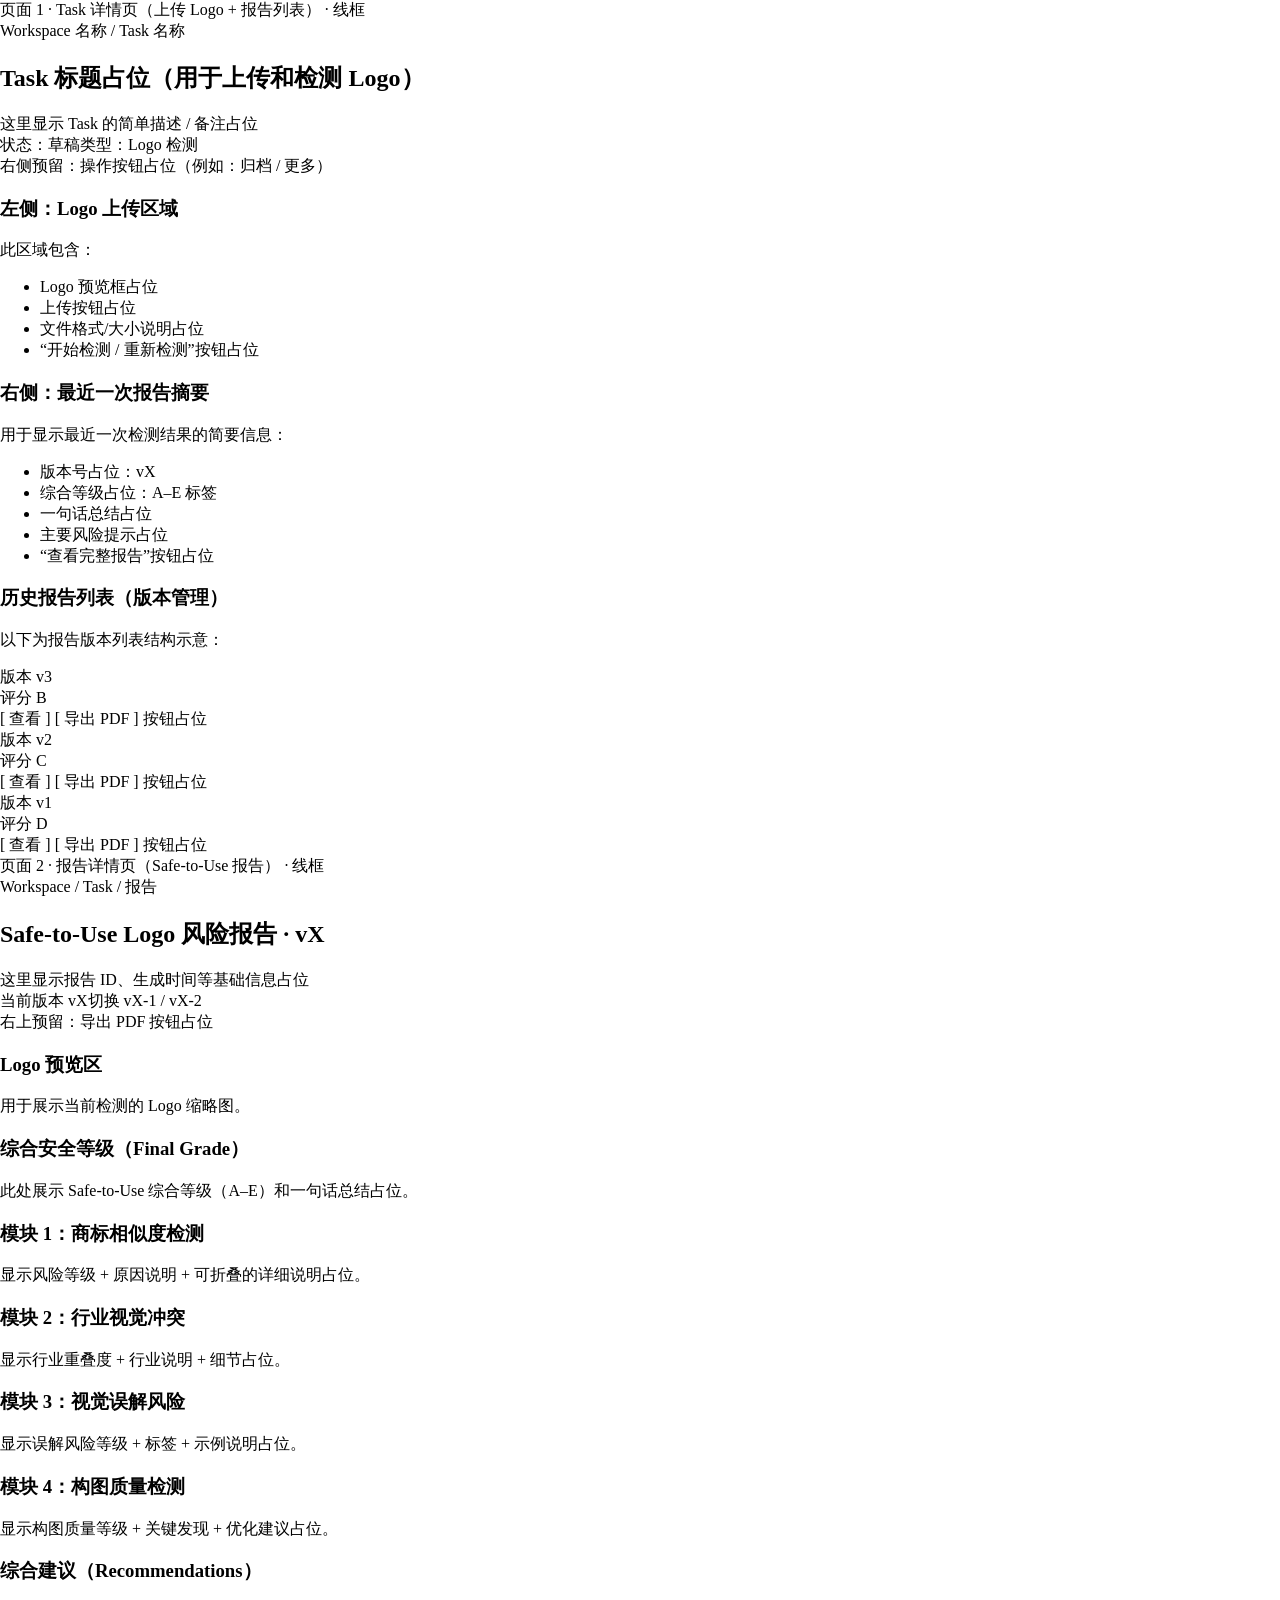
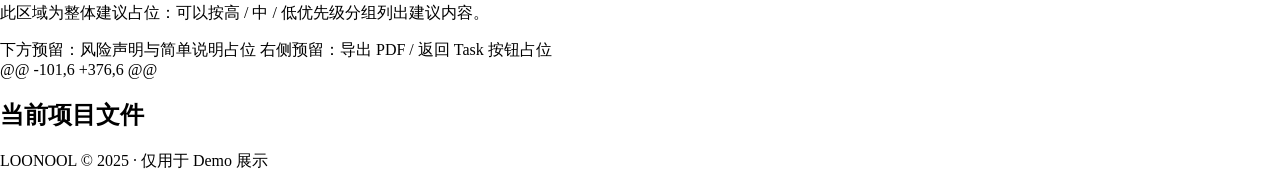
==== commit 6057f000: "Update index.html" ====
--- a/index.html
+++ b/index.html
@@ -2,105 +2,382 @@
 <html lang="zh-CN">
 <head>
   <meta charset="UTF-8" />
-  <title>LOONOOL · Demo 主页</title>
+<meta charset="UTF-8" />
+  <title>Logo 风险检测工具 · UI 线框图</title>
+<title>LOONOOL · Demo 主页</title>
   <meta name="viewport" content="width=device-width, initial-scale=1" />
+<meta name="viewport" content="width=device-width, initial-scale=1" />
 
   <style>
     body {
       margin: 0;
-      padding: 0;
+<style>
+    /* 基础 */
+    * { box-sizing: border-box; }
+body {
+margin: 0;
+padding: 0;
       font-family: -apple-system, BlinkMacSystemFont, "PingFang SC",
         "Microsoft YaHei", system-ui, sans-serif;
       background: #f3f4f6;
       color: #111827;
-    }
-
-    .container {
-      max-width: 800px;
-      margin: 60px auto;
-      padding: 0 20px;
-      text-align: center;
-    }
-
-    h1 {
-      font-size: 28px;
-      font-weight: 700;
+font-family: -apple-system, BlinkMacSystemFont, "PingFang SC",
+"Microsoft YaHei", system-ui, sans-serif;
+background: #f3f4f6;
+color: #111827;
+}
+    .page {
+      max-width: 1200px;
+      margin: 24px auto 40px;
+      padding: 0 16px;
+    }
+    h1, h2, h3 {
+      margin: 0;
+      font-weight: 600;
+    }
+    h1 { font-size: 22px; }
+    h2 { font-size: 18px; margin-bottom: 6px; }
+    h3 { font-size: 14px; margin-bottom: 4px; }
+
+    /* 线框容器 */
+    .wireframe-section {
+      margin-bottom: 32px;
+      border: 1px dashed #cbd5f5;
+      border-radius: 10px;
+      background: #ffffff;
+      padding: 16px 16px 20px;
+    }
+    .wireframe-label {
+      font-size: 13px;
+      color: #6b7280;
+      margin-bottom: 10px;
+}
+
+    .box {
+      border: 1px solid #d1d5db;
+      border-radius: 8px;
+      padding: 10px;
+      background: #f9fafb;
+      font-size: 12px;
+      color: #4b5563;
+.container {
+max-width: 800px;
+margin: 60px auto;
+padding: 0 20px;
+text-align: center;
+}
+    .box + .box { margin-top: 8px; }
+
+    .muted {
+      color: #9ca3af;
+      font-size: 11px;
+}
+
+    /* Task 页面布局 */
+    .task-header {
+      border-bottom: 1px solid #e5e7eb;
+      padding-bottom: 10px;
+h1 {
+font-size: 28px;
+font-weight: 700;
       margin-bottom: 12px;
-    }
-
-    p.desc {
-      font-size: 14px;
+margin-bottom: 12px;
+      display: flex;
+      justify-content: space-between;
+      align-items: flex-end;
+      gap: 12px;
+}
+    .task-header-left {
+      display: flex;
+      flex-direction: column;
+      gap: 4px;
+    }
+    .breadcrumb {
+      font-size: 11px;
+      color: #9ca3af;
+}
+    .task-header-right {
+      font-size: 11px;
+
+p.desc {
+font-size: 14px;
       color: #6b7280;
       margin-bottom: 36px;
-    }
-
-    .button {
+color: #6b7280;
+      text-align: right;
+}
+    .pill {
       display: inline-block;
-      padding: 14px 26px;
-      background: #2563eb;
-      color: #fff;
-      border-radius: 10px;
-      text-decoration: none;
-      font-size: 15px;
-      font-weight: 600;
-      transition: all 0.2s ease;
-    }
-
-    .button:hover {
-      background: #1d4ed8;
-    }
-
-    .card {
-      margin-top: 40px;
+      border-radius: 999px;
+      border: 1px dashed #9ca3af;
+      padding: 2px 8px;
+      font-size: 10px;
+      margin-left: 4px;
+      margin-bottom: 36px;
+}
+
+    .task-main-grid {
+      display: grid;
+      grid-template-columns: minmax(0, 1.1fr) minmax(0, 1.4fr);
+      gap: 16px;
+      margin-bottom: 16px;
+.button {
+display: inline-block;
+padding: 14px 26px;
+@@ -44,40 +118,241 @@
+font-size: 15px;
+font-weight: 600;
+transition: all 0.2s ease;
+    }
+}
+
+    .logo-upload-area {
+      min-height: 180px;
+    }
+    .recent-report-area {
+      min-height: 180px;
+.button:hover {
+background: #1d4ed8;
+    }
+}
+
+    .history-table {
+      margin-top: 8px;
+      border-radius: 8px;
+.card {
+margin-top: 40px;
       border: 1px solid #e5e7eb;
-      padding: 20px;
-      border-radius: 12px;
-      background: white;
-      text-align: left;
-    }
-
-    .card h2 {
-      font-size: 20px;
-      margin-bottom: 10px;
-    }
-
-    .card p {
-      font-size: 14px;
-      color: #4b5563;
-      line-height: 1.6;
-      margin-bottom: 6px;
-    }
-
-    footer {
-      margin-top: 60px;
+border: 1px solid #e5e7eb;
+      padding: 8px;
+      background: #f9fafb;
       font-size: 12px;
+    }
+    .history-row {
+      display: grid;
+      grid-template-columns: 80px 80px 1fr;
+      gap: 8px;
+      padding: 6px 4px;
+      border-bottom: 1px dashed #e5e7eb;
+    }
+    .history-row:last-child {
+      border-bottom: none;
+    }
+
+    /* 报告详情页布局 */
+    .report-grid {
+      display: grid;
+      grid-template-columns: minmax(0, 1.1fr) minmax(0, 1.5fr);
+      gap: 16px;
+      margin-top: 12px;
+    }
+    .report-left, .report-right {
+      display: flex;
+      flex-direction: column;
+      gap: 10px;
+    }
+
+    .logo-preview-box {
+      height: 160px;
+padding: 20px;
+border-radius: 12px;
+background: white;
+text-align: left;
+}
+
+    .grade-box {
+      min-height: 80px;
+}
+
+    .module-card {
+      min-height: 80px;
+.card h2 {
+font-size: 20px;
+margin-bottom: 10px;
+    }
+}
+
+    .recommendation-box {
+      min-height: 80px;
+.card p {
+font-size: 14px;
+color: #4b5563;
+line-height: 1.6;
+margin-bottom: 6px;
+    }
+}
+
+    .footer-bar {
+      margin-top: 14px;
+      border-top: 1px solid #e5e7eb;
+      padding-top: 8px;
+      font-size: 11px;
+      display: flex;
+      justify-content: space-between;
+footer {
+margin-top: 60px;
+font-size: 12px;
       color: #9ca3af;
-    }
+color: #9ca3af;
+}
+
+    /* 响应式 */
+    @media (max-width: 900px) {
+      .task-main-grid,
+      .report-grid {
+        grid-template-columns: minmax(0, 1fr);
+      }
+}
   </style>
+</style>
 </head>
-
 <body>
-  <div class="container">
-    <h1>LOONOOL · Demo 项目主页</h1>
-    <p class="desc">这是你的静态项目首页，可以从这里进入报告模板页面。</p>
-
-    <!-- 跳转按钮 -->
-    <a class="button" href="report.pdf.html" target="_blank">
-      ➜ 打开 PDF 报告页面（report.pdf.html）
-    </a>
-
-    <!-- 可选：预览信息卡片 -->
-    <div class="card">
-      <h2>当前项目文件</h2>
-      <p>- index.html（当前页面）</p>
-      <p>- report.pdf.html（报告模板页面）</p>
-      <p>- main.js / styles.css（如有使用）</p>
-      <p>- 将来你可以在这里继续添加 Task 页面、报告入口等。</p>
-    </div>
-
-    <footer>
-      LOONOOL © 2025 · 仅用于 Demo 展示
-    </footer>
+  <div class="page">
+
+    <!-- Task 页面线框 -->
+    <section class="wireframe-section">
+      <div class="wireframe-label">页面 1 · Task 详情页（上传 Logo + 报告列表） · 线框</div>
+
+      <!-- Header -->
+      <div class="task-header">
+        <div class="task-header-left">
+          <div class="breadcrumb">Workspace 名称 / Task 名称</div>
+          <h1>Task 标题占位（用于上传和检测 Logo）</h1>
+          <span class="muted">这里显示 Task 的简单描述 / 备注占位</span>
+        </div>
+        <div class="task-header-right">
+          <div><span class="pill">状态：草稿</span><span class="pill">类型：Logo 检测</span></div>
+          <div>右侧预留：操作按钮占位（例如：归档 / 更多）</div>
+        </div>
+      </div>
+
+      <!-- 主区域：左上传 / 右最近报告 -->
+      <div class="task-main-grid">
+        <!-- 左侧：Logo 上传区域 -->
+        <div class="box logo-upload-area">
+          <h3>左侧：Logo 上传区域</h3>
+          <p class="muted">此区域包含：</p>
+          <ul class="muted">
+            <li>Logo 预览框占位</li>
+            <li>上传按钮占位</li>
+            <li>文件格式/大小说明占位</li>
+            <li>“开始检测 / 重新检测”按钮占位</li>
+          </ul>
+        </div>
+
+        <!-- 右侧：最新报告摘要 -->
+        <div class="box recent-report-area">
+          <h3>右侧：最近一次报告摘要</h3>
+          <p class="muted">用于显示最近一次检测结果的简要信息：</p>
+          <ul class="muted">
+            <li>版本号占位：vX</li>
+            <li>综合等级占位：A–E 标签</li>
+            <li>一句话总结占位</li>
+            <li>主要风险提示占位</li>
+            <li>“查看完整报告”按钮占位</li>
+          </ul>
+        </div>
+      </div>
+
+      <!-- 历史报告列表 -->
+      <div class="box">
+        <h3>历史报告列表（版本管理）</h3>
+        <p class="muted">以下为报告版本列表结构示意：</p>
+        <div class="history-table">
+          <div class="history-row">
+            <div>版本 v3</div>
+            <div>评分 B</div>
+            <div class="muted">[ 查看 ] [ 导出 PDF ] 按钮占位</div>
+          </div>
+          <div class="history-row">
+            <div>版本 v2</div>
+            <div>评分 C</div>
+            <div class="muted">[ 查看 ] [ 导出 PDF ] 按钮占位</div>
+          </div>
+          <div class="history-row">
+            <div>版本 v1</div>
+            <div>评分 D</div>
+            <div class="muted">[ 查看 ] [ 导出 PDF ] 按钮占位</div>
+          </div>
+        </div>
+      </div>
+    </section>
+
+    <!-- 报告详情页线框 -->
+    <section class="wireframe-section">
+      <div class="wireframe-label">页面 2 · 报告详情页（Safe-to-Use 报告） · 线框</div>
+
+      <!-- Header -->
+      <div class="task-header">
+        <div class="task-header-left">
+          <div class="breadcrumb">Workspace / Task / 报告</div>
+          <h1>Safe-to-Use Logo 风险报告 · vX</h1>
+          <span class="muted">这里显示报告 ID、生成时间等基础信息占位</span>
+        </div>
+        <div class="task-header-right">
+          <div><span class="pill">当前版本 vX</span><span class="pill">切换 vX-1 / vX-2</span></div>
+          <div>右上预留：导出 PDF 按钮占位</div>
+        </div>
+      </div>
+
+      <!-- 左：Logo + 综合等级   右：模块卡片 -->
+      <div class="report-grid">
+        <!-- 左列 -->
+        <div class="report-left">
+          <div class="box logo-preview-box">
+            <h3>Logo 预览区</h3>
+            <p class="muted">用于展示当前检测的 Logo 缩略图。</p>
+          </div>
+          <div class="box grade-box">
+            <h3>综合安全等级（Final Grade）</h3>
+            <p class="muted">
+              此处展示 Safe-to-Use 综合等级（A–E）和一句话总结占位。
+            </p>
+          </div>
+        </div>
+
+        <!-- 右列：四大模块 -->
+        <div class="report-right">
+          <div class="box module-card">
+            <h3>模块 1：商标相似度检测</h3>
+            <p class="muted">显示风险等级 + 原因说明 + 可折叠的详细说明占位。</p>
+          </div>
+          <div class="box module-card">
+            <h3>模块 2：行业视觉冲突</h3>
+            <p class="muted">显示行业重叠度 + 行业说明 + 细节占位。</p>
+          </div>
+          <div class="box module-card">
+            <h3>模块 3：视觉误解风险</h3>
+            <p class="muted">显示误解风险等级 + 标签 + 示例说明占位。</p>
+          </div>
+          <div class="box module-card">
+            <h3>模块 4：构图质量检测</h3>
+            <p class="muted">显示构图质量等级 + 关键发现 + 优化建议占位。</p>
+          </div>
+        </div>
+      </div>
+
+      <!-- 综合建议 -->
+      <div class="box recommendation-box" style="margin-top: 12px;">
+        <h3>综合建议（Recommendations）</h3>
+        <p class="muted">
+          此区域为整体建议占位：可以按高 / 中 / 低优先级分组列出建议内容。
+        </p>
+      </div>
+
+      <!-- Footer 操作栏 -->
+      <div class="footer-bar">
+        <span>下方预留：风险声明与简单说明占位</span>
+        <span>右侧预留：导出 PDF / 返回 Task 按钮占位</span>
+      </div>
+    </section>
+
+<body>
+<div class="container">
+@@ -101,6 +376,6 @@ <h2>当前项目文件</h2>
+<footer>
+LOONOOL © 2025 · 仅用于 Demo 展示
+</footer>
   </div>
+</div>
 </body>
 </html>
